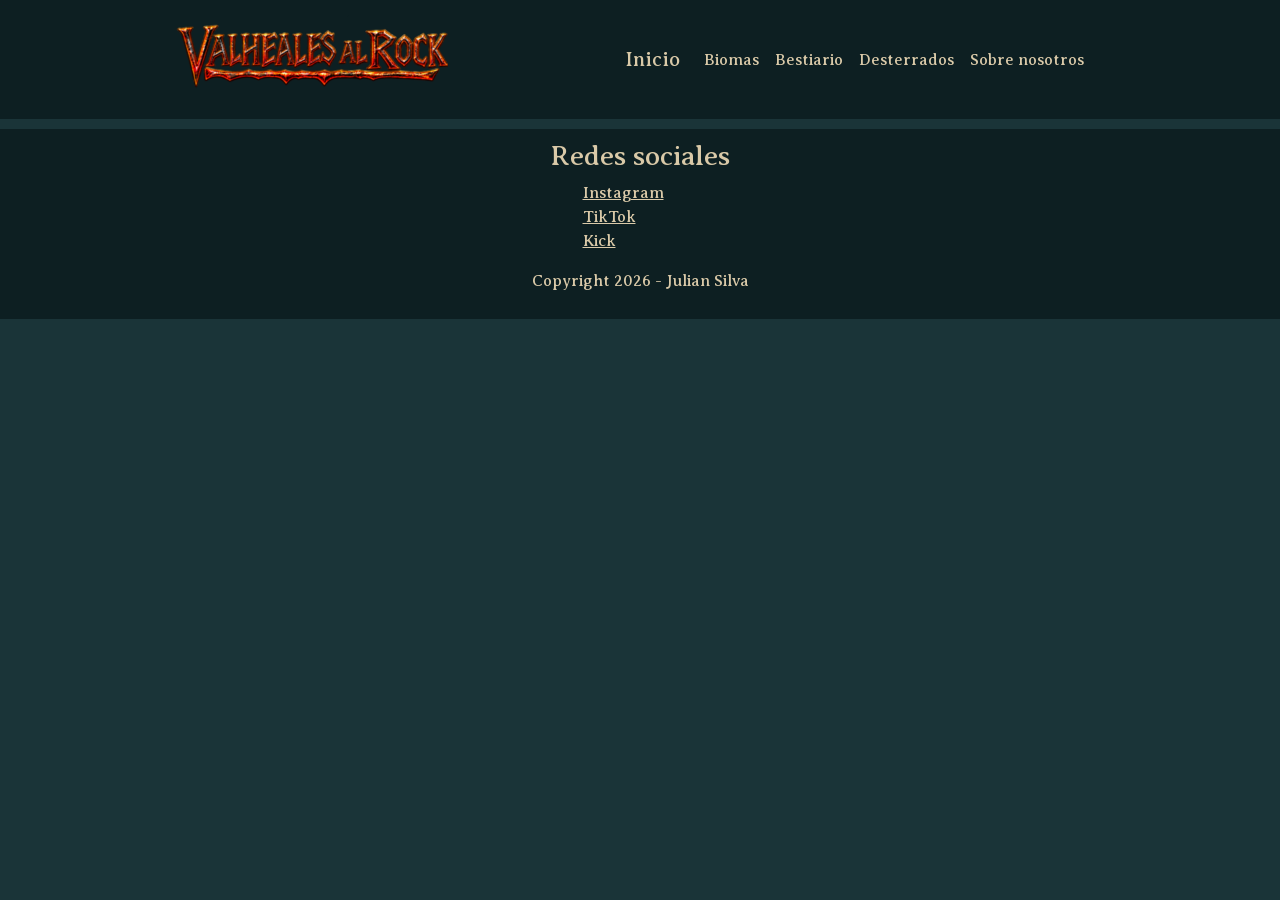
==== pages/bestiario.html @ b65d6317 "ordeno imagenes, fusiono paginas sobre nosotros y nuestro mundo, creo pagina bestiario" ====
<!DOCTYPE html>
<html lang="es">
<head>
    <meta charset="UTF-8">
    <meta name="viewport" content="width=device-width, initial-scale=1.0">
    <link rel="preconnect" href="https://fonts.googleapis.com">
    <link rel="preconnect" href="https://fonts.gstatic.com" crossorigin>
    <link href="https://fonts.googleapis.com/css2?family=Averia+Serif+Libre:wght@400;700&display=swap" rel="stylesheet">
    <link href="https://cdn.jsdelivr.net/npm/bootstrap@5.3.8/dist/css/bootstrap.min.css" rel="stylesheet" integrity="sha384-sRIl4kxILFvY47J16cr9ZwB07vP4J8+LH7qKQnuqkuIAvNWLzeN8tE5YBujZqJLB" crossorigin="anonymous">
    <link rel="stylesheet" href="../style/styles.css">
    <title>Bestiario</title>
</head>
<body>

    <header class="cabeza">
        <div class="encabezado">
            <h1><img src="../image/valhleales-al-rock.png" alt="titulo de la pagina valhleales"></h1>

            <nav class="navbar navbar-expand-lg">
                <div class="container-fluid">
                    <a class="navbar-brand color-nav" href="../index.html">Inicio</a>
                    <button class="navbar-toggler" type="button" data-bs-toggle="collapse" data-bs-target="#navbarNavAltMarkup"
                        aria-controls="navbarNavAltMarkup" aria-expanded="false" aria-label="Toggle navigation">
                        <span class="navbar-toggler-icon"></span>
                    </button>
                    <div class="collapse navbar-collapse" id="navbarNavAltMarkup">
                        <div class="navbar-nav">
                            <a class="nav-link color-nav" href="biomas.html">Biomas</a>
                            <a class="nav-link color-nav" href="#">Bestiario</a>
                            <a class="nav-link color-nav" href="desterrados.html">Desterrados</a>
                            <a class="nav-link color-nav" href="sobre-nosotros.html">Sobre nosotros</a>
                        </div>
                    </div>
                </div>
            </nav>
        </div>
    </header>

    <main>

    </main>

    <footer>

    <footer>
        <div class="pie">
            <div>
                <h3>Redes sociales</h3>
                <ul class="lista">
                    <li>
                        <a href="https://www.instagram.com" target="_blank">Instagram</a>
                    </li>
                    <li>
                        <a href="https://www.tiktok.com" target="_blank">TikTok</a>
                    </li>
                    <li>
                        <a href="https://kick.com/eltorovikingo" target="_blank">Kick</a>
                    </li>
                </ul>
            </div>

            <div>
                <p>Copyright 2026 - Julian Silva</p>
            </div>
        </div>
    </footer>

    <script src="https://cdn.jsdelivr.net/npm/bootstrap@5.3.8/dist/js/bootstrap.bundle.min.js" integrity="sha384-FKyoEForCGlyvwx9Hj09JcYn3nv7wiPVlz7YYwJrWVcXK/BmnVDxM+D2scQbITxI" crossorigin="anonymous"></script>
    
</body>
</html>
---- style/styles.css ----
.cabeza {
  position: sticky;
  top: 0;
  z-index: 100;
}

.encabezado {
  display: flex;
  justify-content: space-evenly;
  align-items: center;
  padding: 10px;
  margin-bottom: 10px;
  background-color: #0D1F22;
}

.color-nav {
  color: #D9C9A8;
}

.navbar-toggler-icon {
  background-image: url("data:image/svg+xml,%3csvg xmlns='http://www.w3.org/2000/svg' viewBox='0 0 30 30'%3e%3cpath stroke='%23d9c9a8' stroke-linecap='round' stroke-miterlimit='10' stroke-width='2' d='M4 7h22M4 15h22M4 23h22'/%3e%3c/svg%3e");
}

@media (min-width: 1024px) {
  .color-nav:hover {
    color: #c9a227;
  }
}
.ajustar-img {
  display: block;
  margin: 0 auto;
  max-width: 100%;
  height: auto;
}

.principal {
  display: flex;
  flex-direction: column;
  gap: 50px;
}

.intro {
  display: flex;
  flex-direction: column;
  align-items: center;
  text-align: center;
}

.flex, .cont, .bloque, .caja {
  display: flex;
  flex-direction: column;
  align-items: center;
  gap: 20px;
}

.caja {
  margin: 10px;
}

.elem, .box {
  display: flex;
  flex-direction: column;
  padding: 20px;
  border-radius: 20px;
}

.box {
  background-color: #2C4A52;
}

.bloque {
  padding: 20px;
  background-color: #2C4A52;
}

.box figcaption {
  margin-bottom: 5px;
}

.cajita {
  background-color: #0D1F22;
  padding: 20px;
}

.carrusel {
  padding: 20px;
  margin: 0 auto;
  display: block;
  max-width: 1280px;
  border-radius: 20px;
  background-color: #2C4A52;
}

.borde, .bloque {
  border-radius: 20px;
}

.cont {
  margin: 100px;
}

.comidas {
  padding: 20px;
  border-radius: 20px;
  background-color: #0D1F22;
}

.foto {
  display: flex;
  align-items: center;
  gap: 20px;
}

@media (min-width: 1024px) {
  .caja {
    margin: 0;
  }
  .elem, .box {
    display: flex;
    flex-direction: row;
    gap: 50px;
  }
  .cajita {
    width: 800px;
    border-radius: 20px;
  }
  .cajitaizq {
    margin-right: 500px;
  }
  .cajitader {
    margin-left: 500px;
  }
  .fila {
    display: flex;
    align-items: center;
    gap: 20px;
  }
  .comidas {
    display: flex;
    gap: 200px;
    padding: 20px;
    border-radius: 20px;
    background-color: #0D1F22;
  }
  #boxinverso img {
    order: 2;
  }
  #boxinverso figcaption {
    order: 1;
  }
}
.cartas {
  display: flex;
  flex-direction: column;
  gap: 20px;
}

.carta {
  background-color: #0D1F22;
  padding: 5px;
}

@media (min-width: 1024px) {
  .cartas {
    display: flex;
    flex-direction: row;
    gap: 60px;
  }
}
* {
  padding: 0;
  margin: 0;
  box-sizing: border-box;
}

body {
  background-color: #1A3438;
}

h1, h2, h3, h4, a, p, figcaption {
  color: #D9C9A8;
}

body {
  font-family: "Averia Serif Libre", serif;
}

.pie {
  display: flex;
  flex-direction: column;
  align-items: center;
  padding: 10px;
  margin-top: 10px;
  background-color: #0D1F22;
}

.lista {
  list-style: none;
}

/*# sourceMappingURL=styles.css.map */
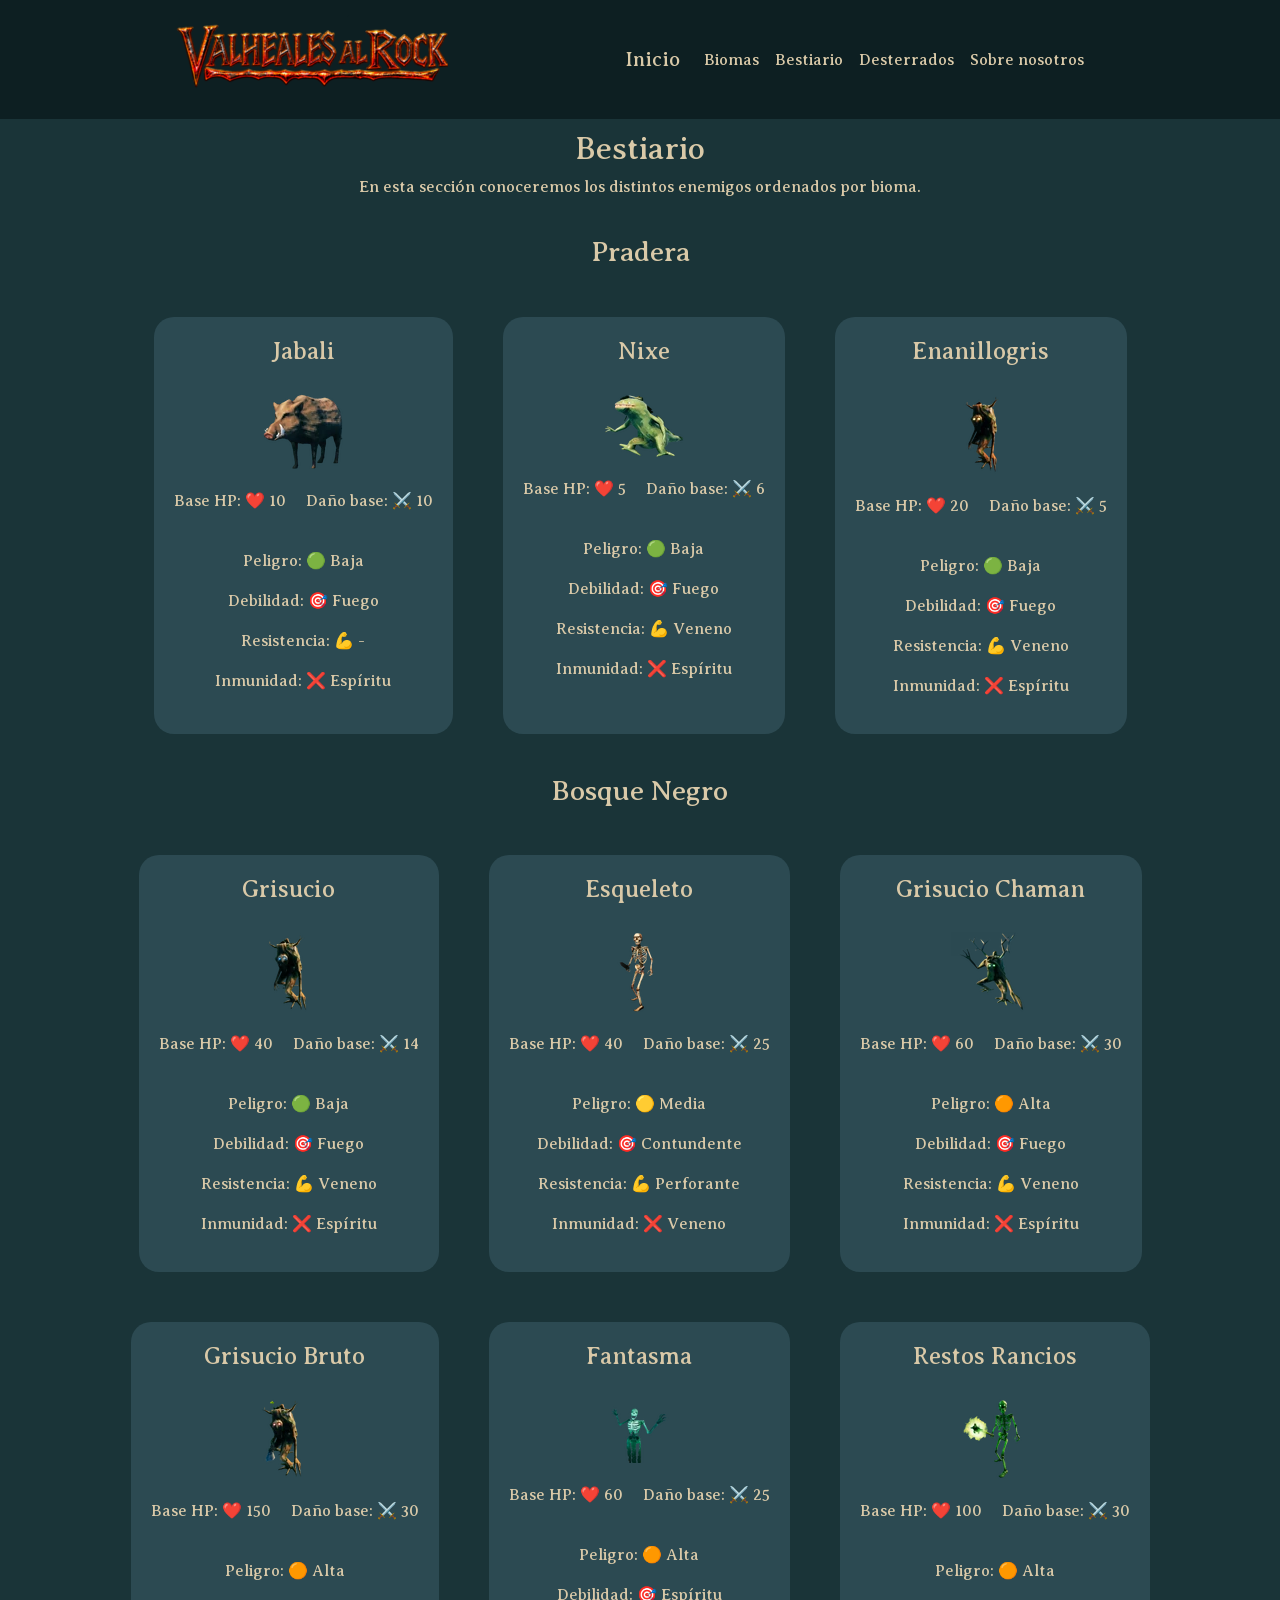
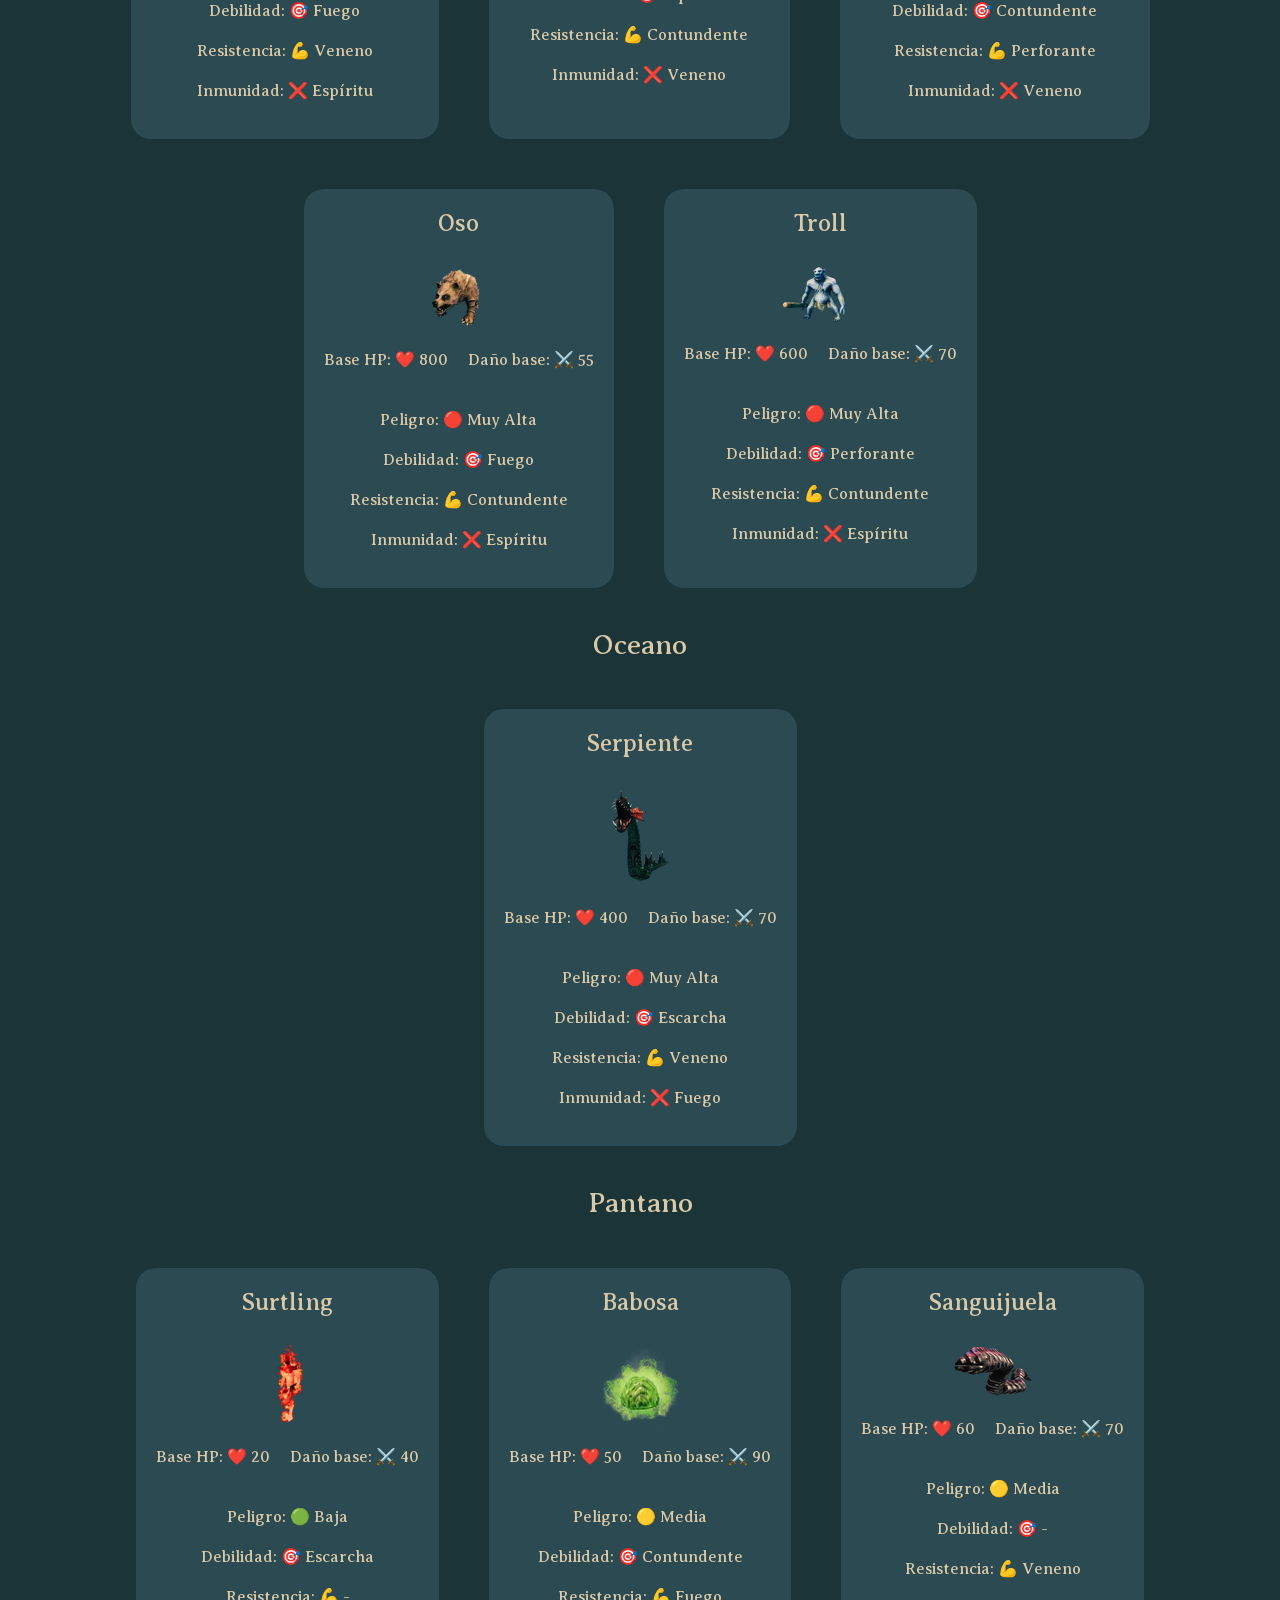
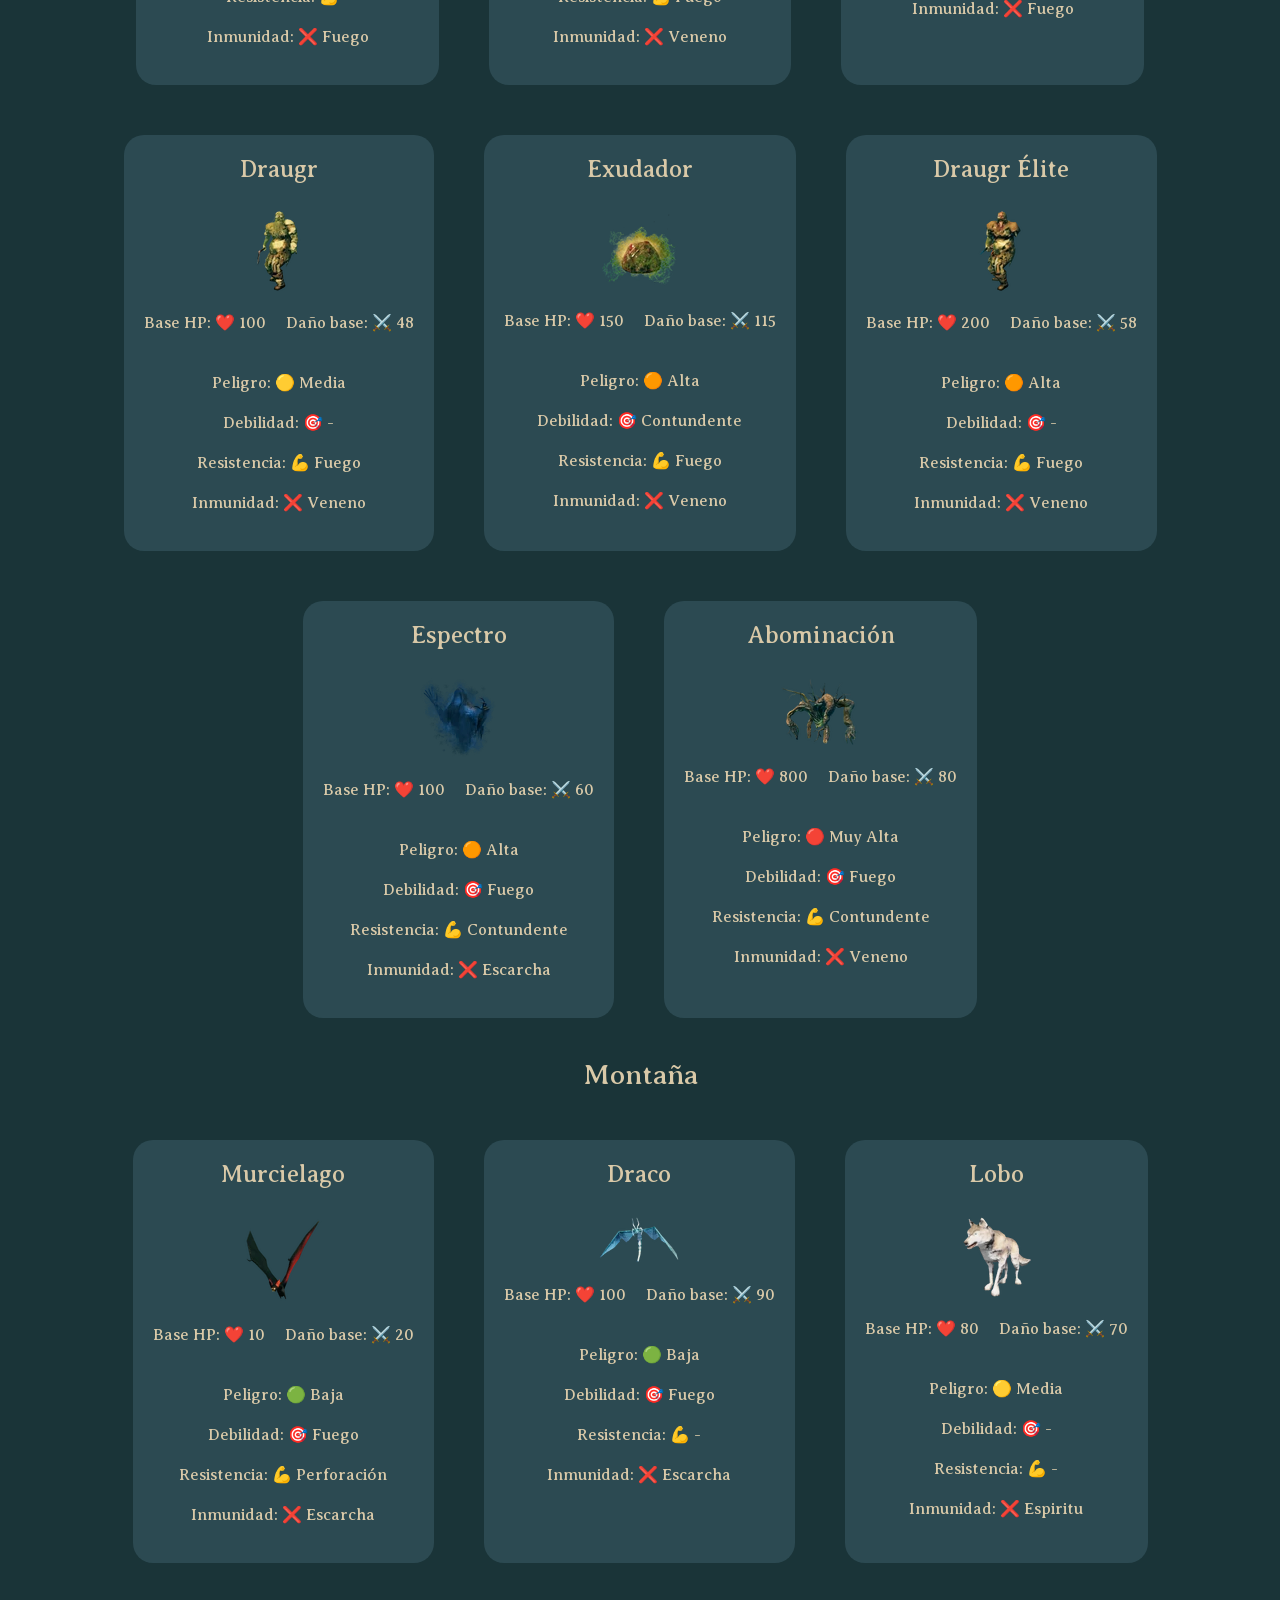
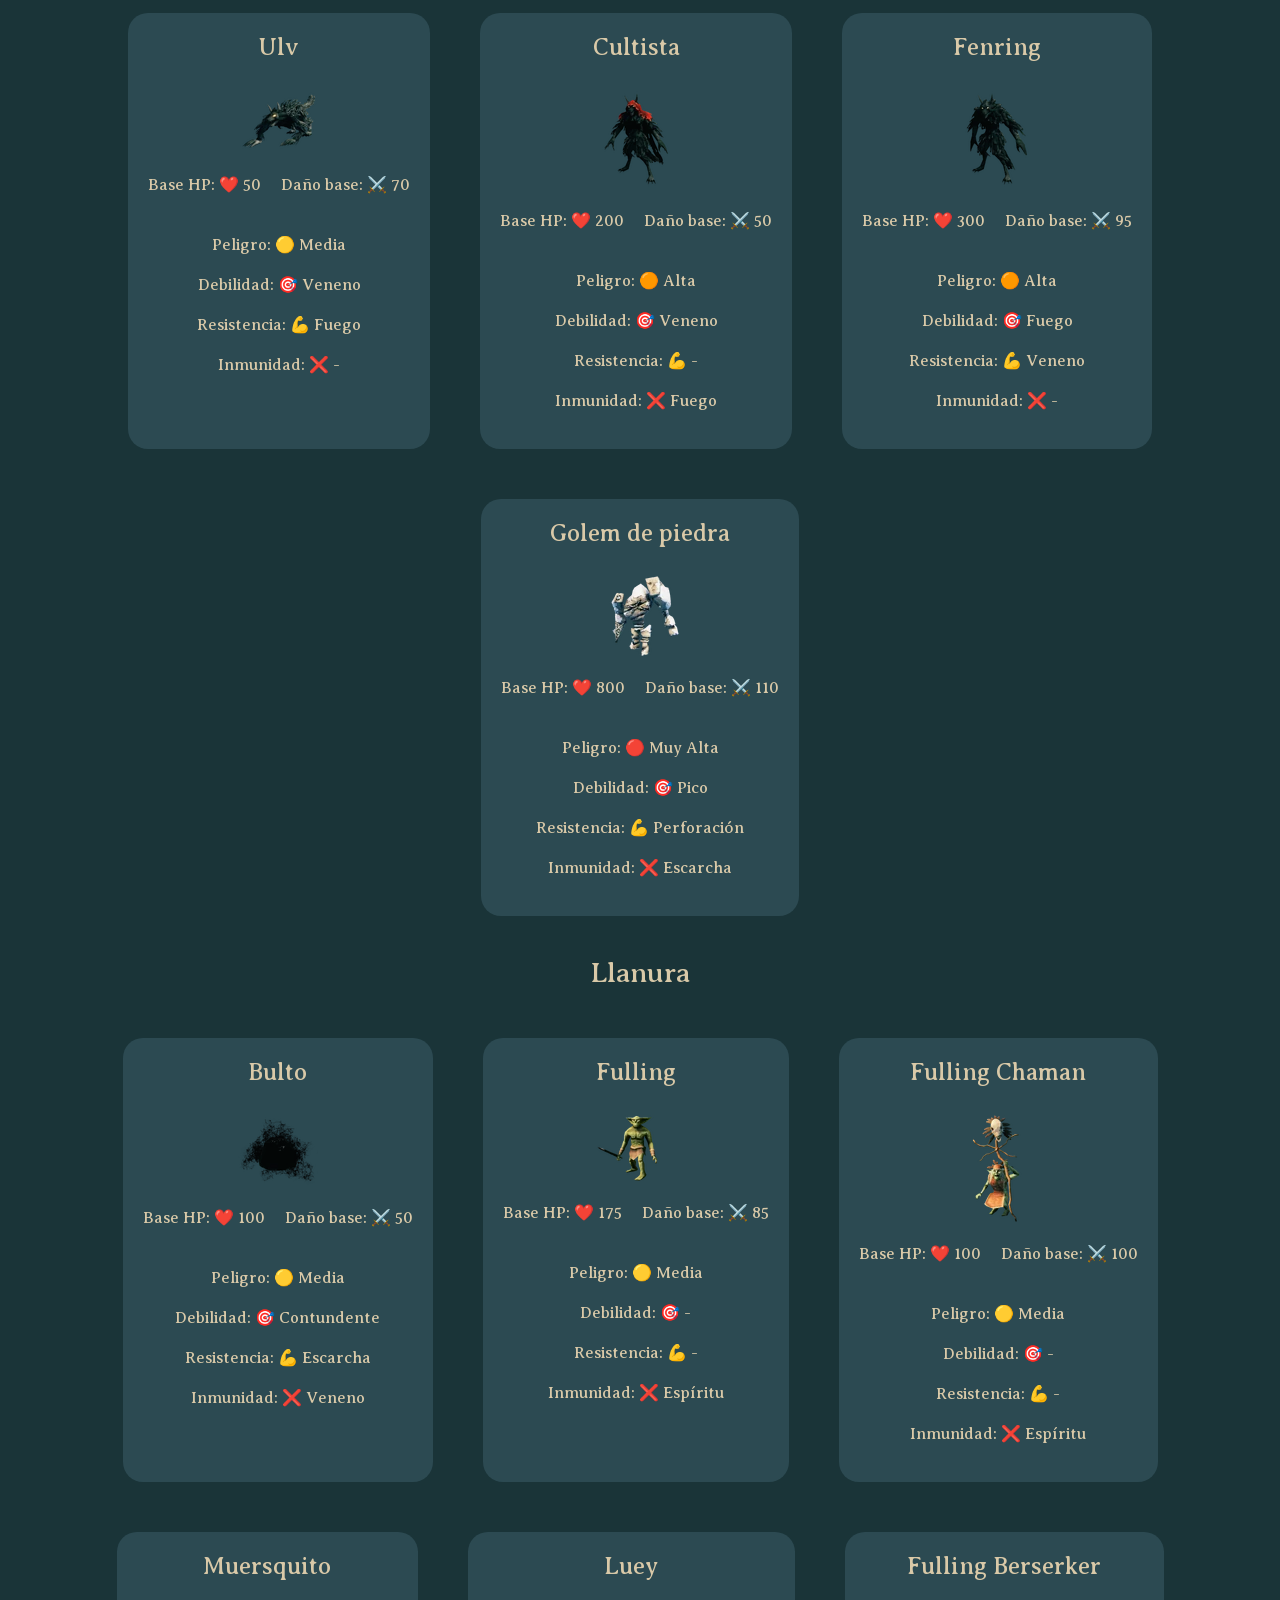
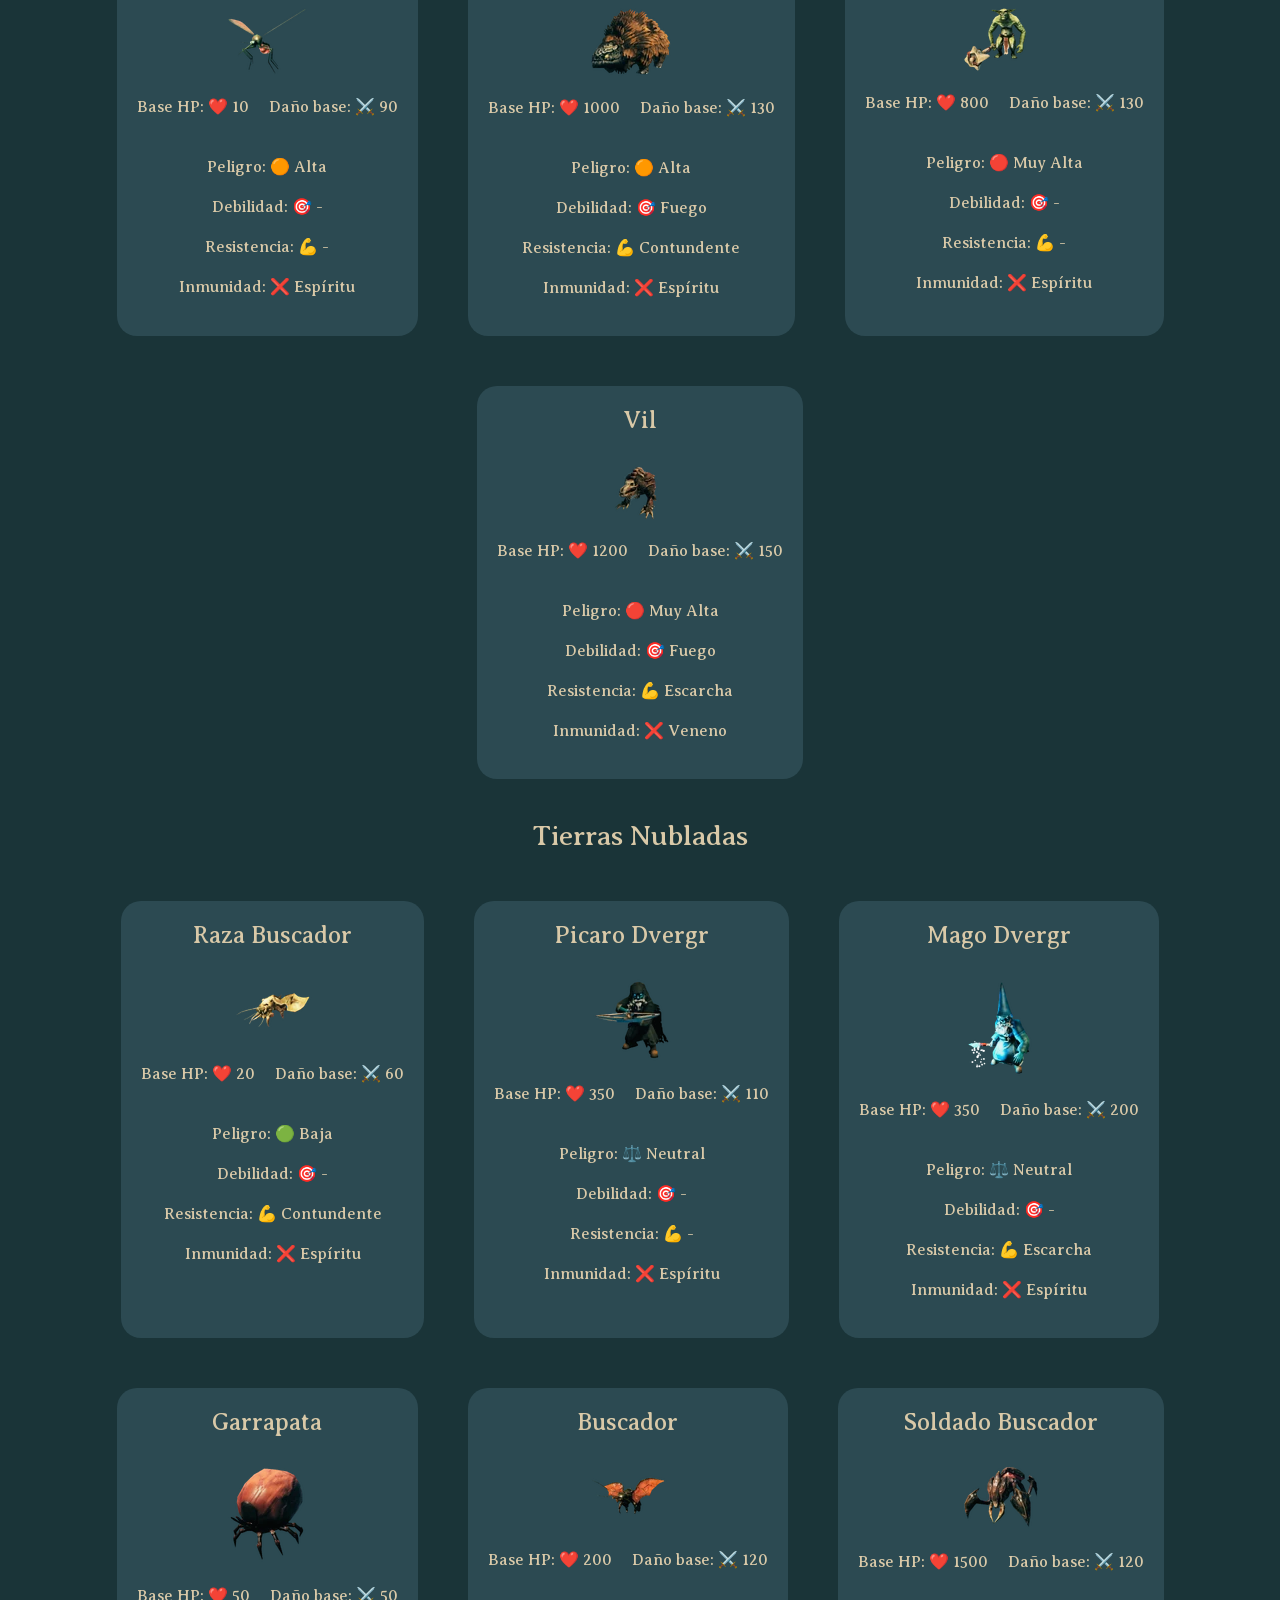
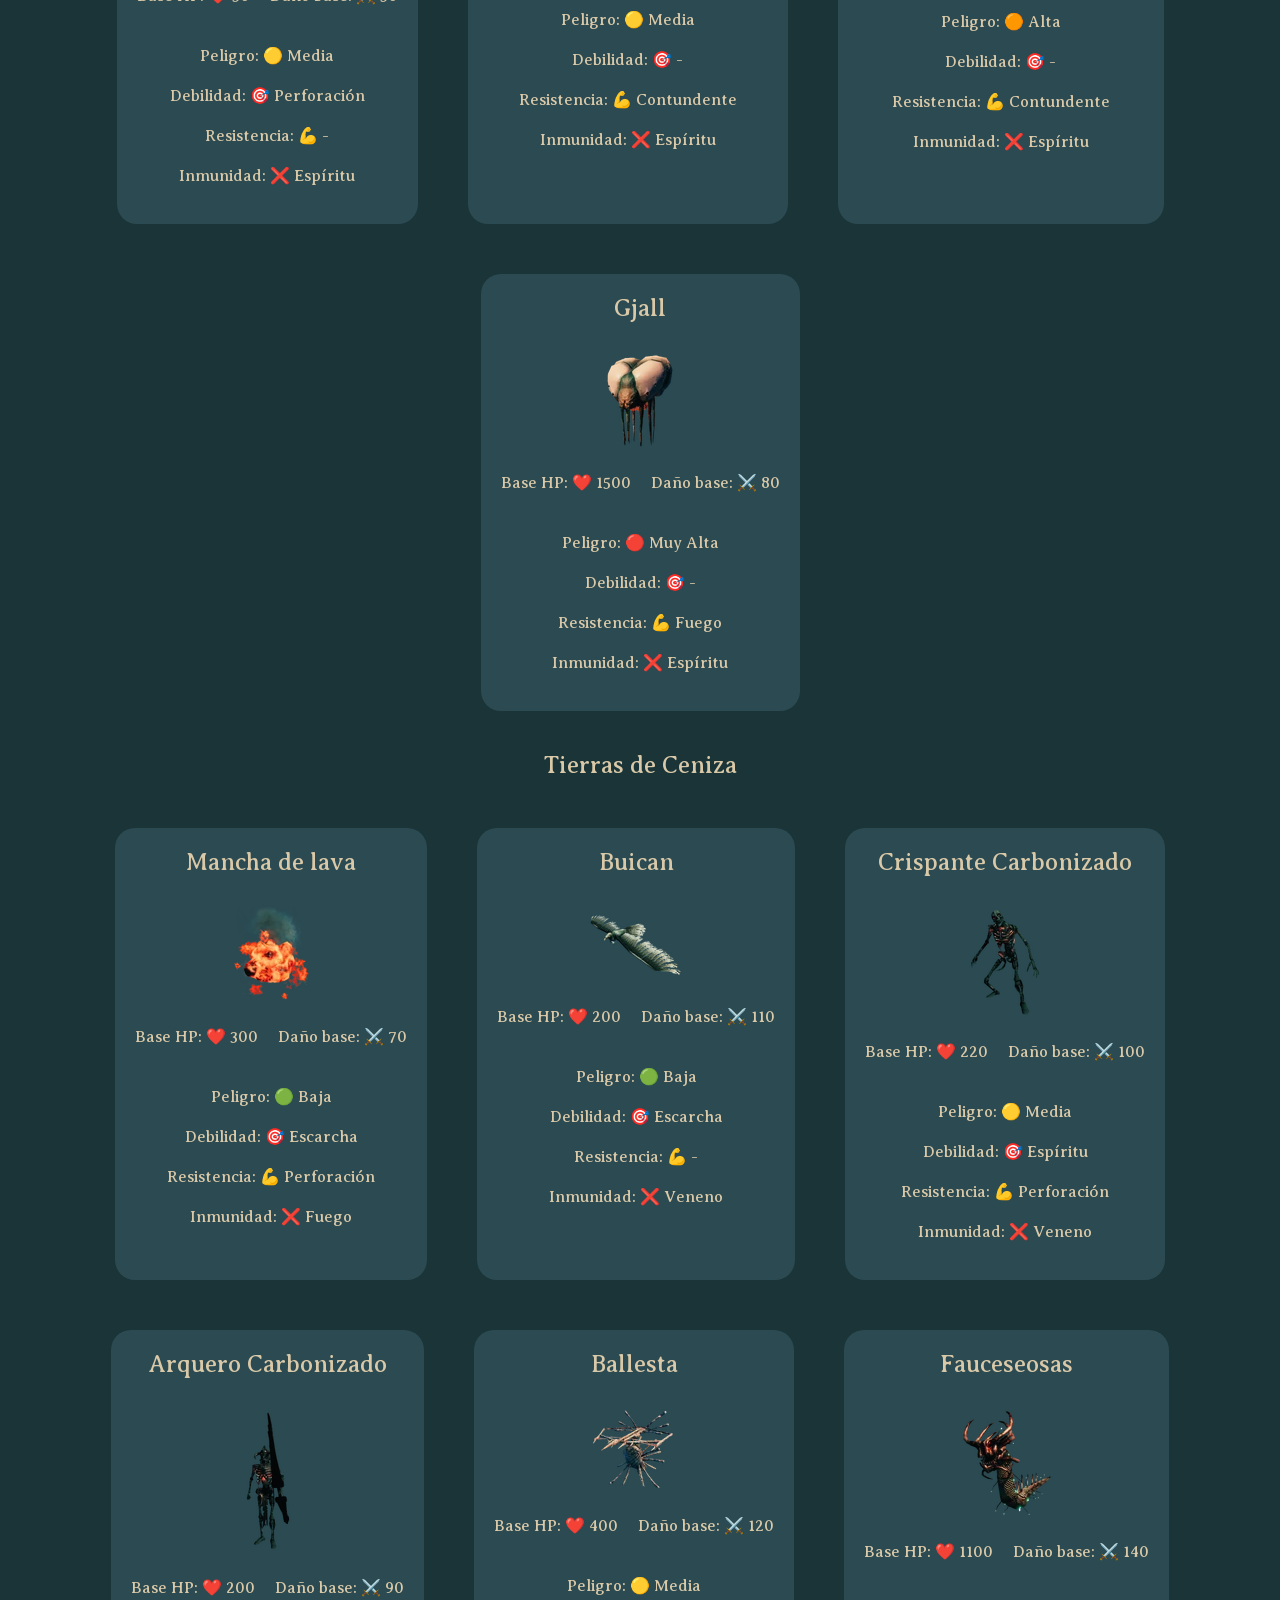
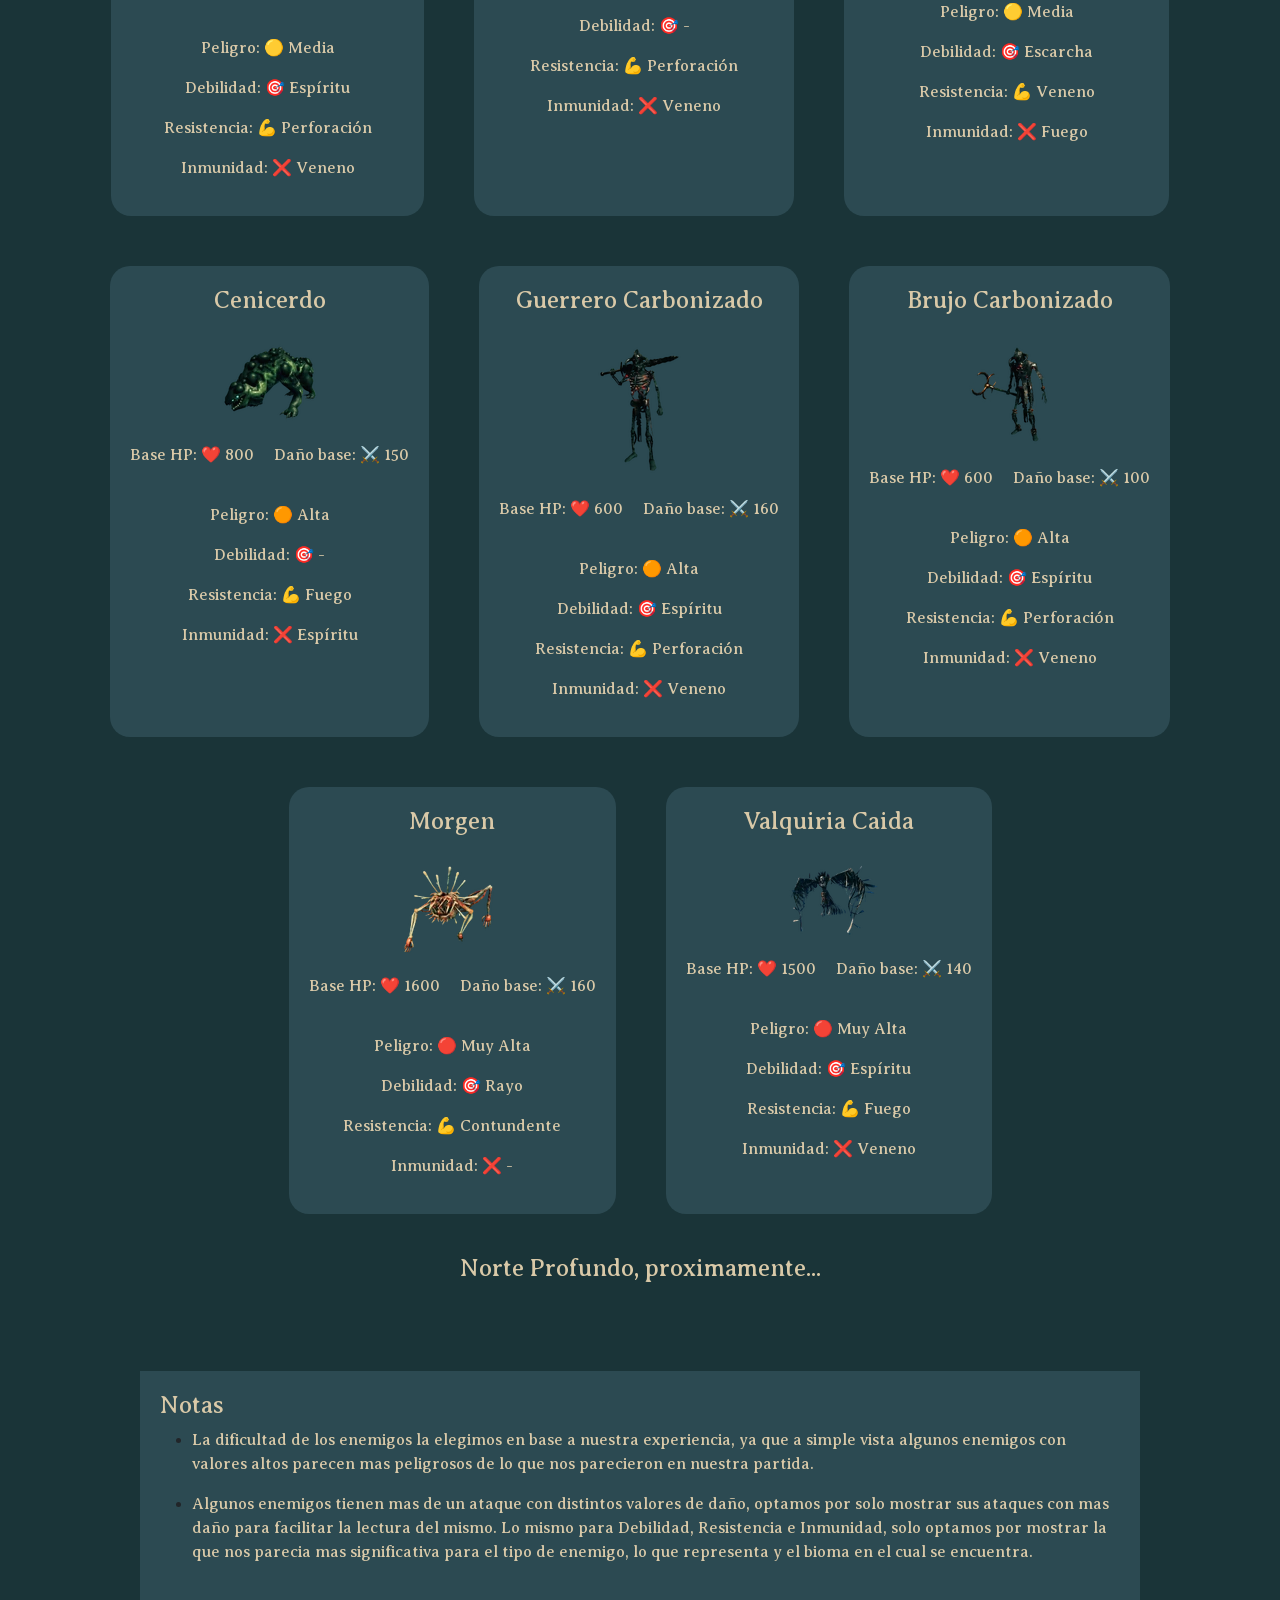
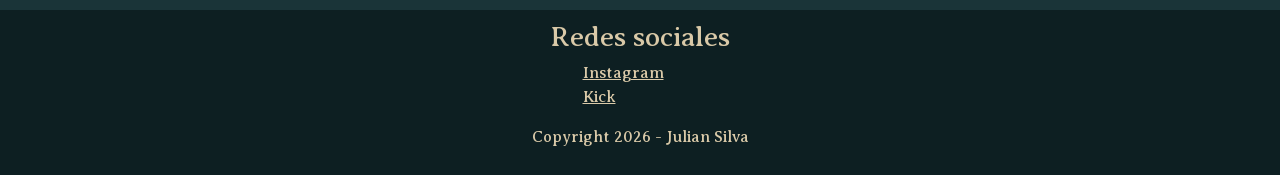
==== commit 09e7b8ea: "agrego script para bestiario, ordeno imagenes, agrego seo, animaciones y hago correciones" ====
--- a/pages/bestiario.html
+++ b/pages/bestiario.html
@@ -3,10 +3,15 @@
 <head>
     <meta charset="UTF-8">
     <meta name="viewport" content="width=device-width, initial-scale=1.0">
+    <meta name="description" content="Enemigos en Valheim, ordeandos por bioma y dificultad.">
+    <meta name="keywords" content="valheim, bestiario, enemigos, mobs, npc">
+    <meta name="robots" content="index, follow">
+
     <link rel="preconnect" href="https://fonts.googleapis.com">
     <link rel="preconnect" href="https://fonts.gstatic.com" crossorigin>
     <link href="https://fonts.googleapis.com/css2?family=Averia+Serif+Libre:wght@400;700&display=swap" rel="stylesheet">
     <link href="https://cdn.jsdelivr.net/npm/bootstrap@5.3.8/dist/css/bootstrap.min.css" rel="stylesheet" integrity="sha384-sRIl4kxILFvY47J16cr9ZwB07vP4J8+LH7qKQnuqkuIAvNWLzeN8tE5YBujZqJLB" crossorigin="anonymous">
+    <link rel="stylesheet" href="https://cdnjs.cloudflare.com/ajax/libs/animate.css/4.1.1/animate.min.css"/>
     <link rel="stylesheet" href="../style/styles.css">
     <title>Bestiario</title>
 </head>
@@ -14,7 +19,7 @@
 
     <header class="cabeza">
         <div class="encabezado">
-            <h1><img src="../image/valhleales-al-rock.png" alt="titulo de la pagina valhleales"></h1>
+            <h1><img src="../image/valhleales-al-rock.png" class="animate__animated animate__tada" alt="titulo de la pagina valhleales"></h1>
 
             <nav class="navbar navbar-expand-lg">
                 <div class="container-fluid">
@@ -37,7 +42,68 @@
     </header>
 
     <main>
+        <section>
+            <div class="intro">
+                <h2>Bestiario</h2>
 
+                <p>En esta sección conoceremos los distintos enemigos ordenados por bioma.</p>
+            </div>
+
+            <div class="cont">
+                <h3>Pradera</h3>
+                <div class="elem" id="pradera"></div>
+            </div>
+
+            <div class="cont">
+                <h3>Bosque Negro</h3>
+                <div class="elem" id="bosque-negro"></div>
+            </div>
+
+            <div class="cont">
+                <h3>Oceano</h3>
+                <div class="elem" id="oceano"></div>
+            </div>
+
+            <div class="cont">
+                <h3>Pantano</h3>
+                <div class="elem" id="pantano"></div>
+            </div>
+
+            <div class="cont">
+                <h3>Montaña</h3>
+                <div class="elem" id="montaña"></div>
+            </div>
+
+            <div class="cont">
+                <h3>Llanura</h3>
+                <div class="elem" id="llanura"></div>
+            </div>
+
+            <div class="cont">
+                <h3>Tierras Nubladas</h3>
+                <div class="elem" id="tierras-nubladas"></div>
+            </div>
+
+            <div class="cont">
+                <h4>Tierras de Ceniza</h4>
+                <div class="elem" id="tierras-de-ceniza"></div>
+            </div>
+        </section>
+
+        <div class="cont">
+            <h4>Norte Profundo, proximamente...</h4>
+            <div class="elem" id="norte-profundo"></div>
+        </div>
+
+        <section>
+            <div class="nota">
+                <h4>Notas</h4>
+                <ul>
+                    <li><p>La dificultad de los enemigos la elegimos en base a nuestra experiencia, ya que a simple vista algunos enemigos con valores altos parecen mas peligrosos de lo que nos parecieron en nuestra partida.</p></li>
+                    <li><p>Algunos enemigos tienen mas de un ataque con distintos valores de daño, optamos por solo mostrar sus ataques con mas daño para facilitar la lectura del mismo. Lo mismo para Debilidad, Resistencia e Inmunidad, solo optamos por mostrar la que nos parecia mas significativa para el tipo de enemigo, lo que representa y el bioma en el cual se encuentra.</p></li>
+                </ul>
+            </div>
+        </section>
     </main>
 
     <footer>
@@ -48,10 +114,7 @@
                 <h3>Redes sociales</h3>
                 <ul class="lista">
                     <li>
-                        <a href="https://www.instagram.com" target="_blank">Instagram</a>
-                    </li>
-                    <li>
-                        <a href="https://www.tiktok.com" target="_blank">TikTok</a>
+                        <a href="https://www.instagram.com/eltorovikingo" target="_blank">Instagram</a>
                     </li>
                     <li>
                         <a href="https://kick.com/eltorovikingo" target="_blank">Kick</a>
@@ -65,6 +128,8 @@
         </div>
     </footer>
 
+    <script src="../js/script.js"></script>
+
     <script src="https://cdn.jsdelivr.net/npm/bootstrap@5.3.8/dist/js/bootstrap.bundle.min.js" integrity="sha384-FKyoEForCGlyvwx9Hj09JcYn3nv7wiPVlz7YYwJrWVcXK/BmnVDxM+D2scQbITxI" crossorigin="anonymous"></script>
     
 </body>
--- a/style/styles.css
+++ b/style/styles.css
@@ -23,6 +23,9 @@
 
 @media (min-width: 1024px) {
   .color-nav:hover {
+    color: #c9a227;
+  }
+  .color-nav:focus {
     color: #c9a227;
   }
 }
@@ -57,7 +60,7 @@
   margin: 10px;
 }
 
-.elem, .box {
+.elem {
   display: flex;
   flex-direction: column;
   padding: 20px;
@@ -65,6 +68,10 @@
 }
 
 .box {
+  display: flex;
+  flex-direction: column;
+  padding: 20px;
+  border-radius: 20px;
   background-color: #2C4A52;
 }
 
@@ -96,7 +103,7 @@
 }
 
 .cont {
-  margin: 100px;
+  margin: 20px;
 }
 
 .comidas {
@@ -109,16 +116,52 @@
   display: flex;
   align-items: center;
   gap: 20px;
+}
+
+.nota {
+  padding: 20px;
+  margin: auto;
+  max-width: 1000px;
+  background-color: #2C4A52;
 }
 
 @media (min-width: 1024px) {
   .caja {
     margin: 0;
   }
-  .elem, .box {
+  #jefes {
+    transition: all 0.5s;
+  }
+  #jefes:hover {
+    transform: scale(1.1);
+  }
+  .elem {
     display: flex;
     flex-direction: row;
+    justify-content: center;
     gap: 50px;
+    flex-wrap: wrap;
+    margin-left: auto;
+    margin-right: auto;
+    max-width: 1100px;
+  }
+  .bloque {
+    transition: all 0.5s;
+  }
+  .bloque:hover {
+    transform: scale(1.1);
+  }
+  .box {
+    display: flex;
+    flex-direction: row;
+    justify-content: center;
+    gap: 50px;
+    flex-wrap: wrap;
+    transition: all 0.5s;
+  }
+  .box:hover {
+    transform: scale(1.1);
+    background-color: #1A3438;
   }
   .cajita {
     width: 800px;
@@ -158,6 +201,11 @@
 .carta {
   background-color: #0D1F22;
   padding: 5px;
+  transition: all 0.5s;
+}
+
+.carta:hover {
+  transform: scale(1.1);
 }
 
 @media (min-width: 1024px) {
